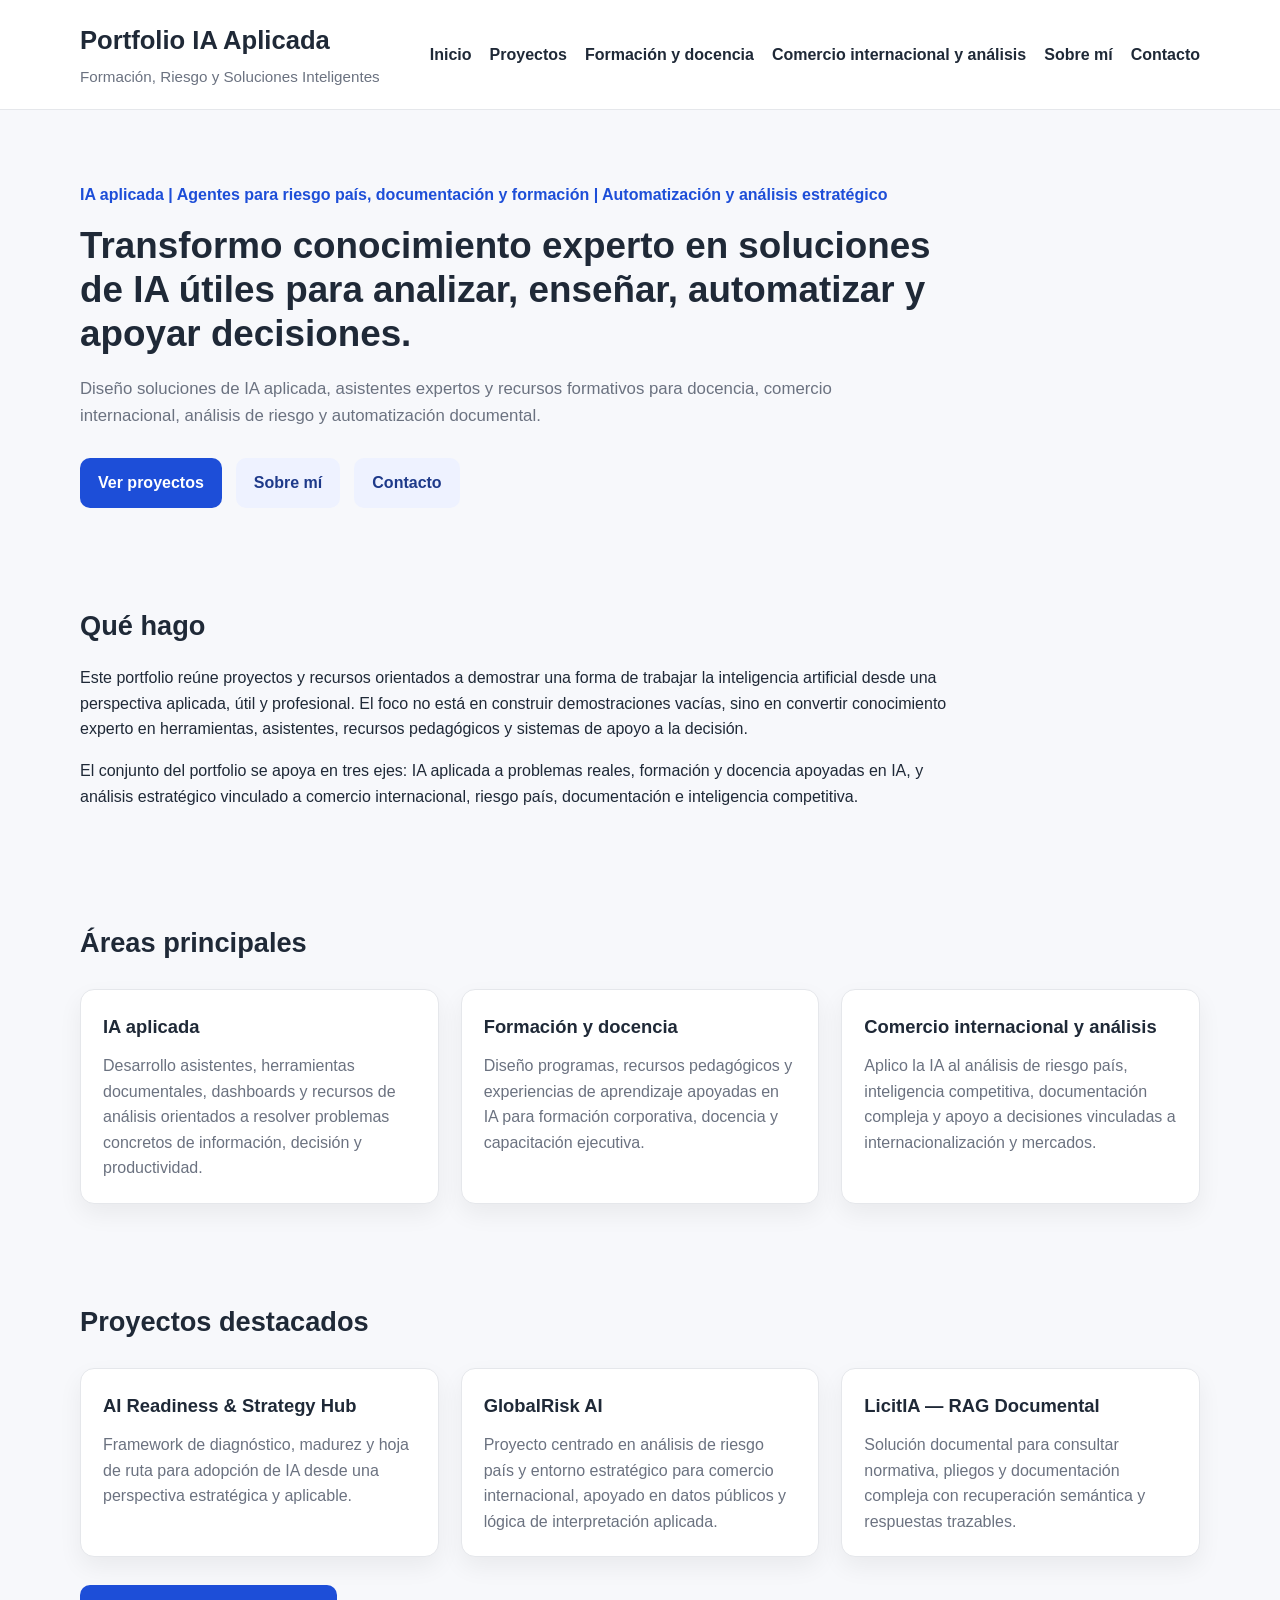
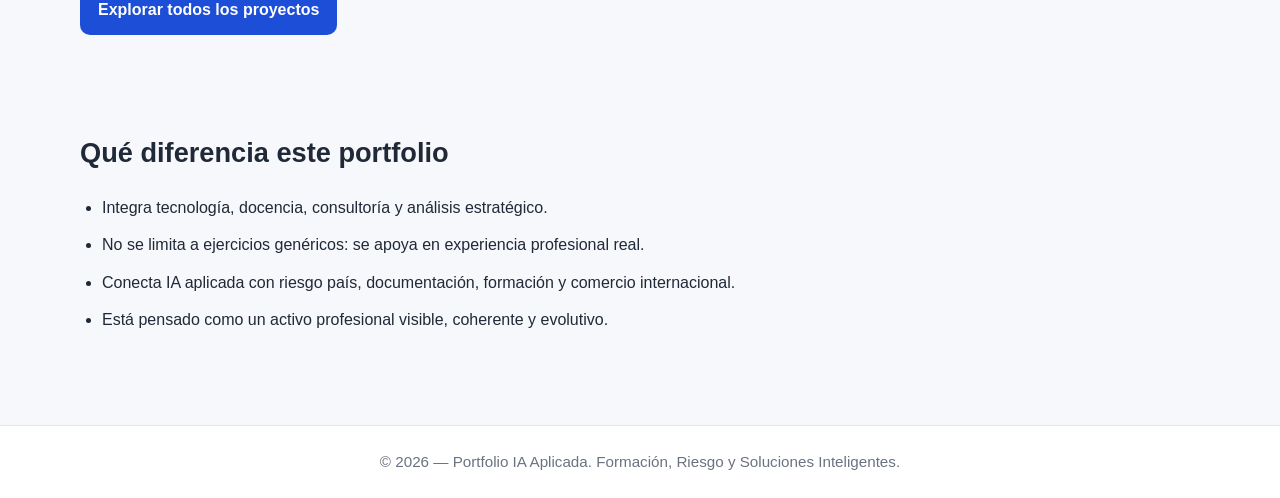
==== index.html @ 15f2c1be "Initial commit" ====
<!DOCTYPE html>
<html lang="es">
<head>
  <meta charset="UTF-8" />
  <meta name="viewport" content="width=device-width, initial-scale=1.0" />
  <title>Portfolio IA Aplicada — Formación, Riesgo y Soluciones Inteligentes</title>
  <meta name="description" content="Portfolio profesional de IA aplicada, formación, riesgo, documentación y análisis estratégico." />
  <link rel="stylesheet" href="assets/css/styles.css" />
</head>
<body>

  <header class="site-header">
    <div class="container">
      <div class="brand">
        <h1>Portfolio IA Aplicada</h1>
        <p class="brand-subtitle">Formación, Riesgo y Soluciones Inteligentes</p>
      </div>

      <nav class="main-nav">
        <ul>
          <li><a href="index.html">Inicio</a></li>
          <li><a href="proyectos.html">Proyectos</a></li>
          <li><a href="formacion-docencia.html">Formación y docencia</a></li>
          <li><a href="comercio-analisis.html">Comercio internacional y análisis</a></li>
          <li><a href="sobre-mi.html">Sobre mí</a></li>
          <li><a href="contacto.html">Contacto</a></li>
        </ul>
      </nav>
    </div>
  </header>

  <main>
    <section class="hero">
      <div class="container">
        <p class="eyebrow">IA aplicada | Agentes para riesgo país, documentación y formación | Automatización y análisis estratégico</p>
        <h2>Transformo conocimiento experto en soluciones de IA útiles para analizar, enseñar, automatizar y apoyar decisiones.</h2>
        <p class="hero-text">
          Diseño soluciones de IA aplicada, asistentes expertos y recursos formativos para docencia,
          comercio internacional, análisis de riesgo y automatización documental.
        </p>

        <div class="hero-actions">
          <a class="btn btn-primary" href="proyectos.html">Ver proyectos</a>
          <a class="btn btn-secondary" href="sobre-mi.html">Sobre mí</a>
          <a class="btn btn-secondary" href="contacto.html">Contacto</a>
        </div>
      </div>
    </section>

    <section class="intro">
      <div class="container">
        <h3>Qué hago</h3>
        <p>
          Este portfolio reúne proyectos y recursos orientados a demostrar una forma de trabajar la
          inteligencia artificial desde una perspectiva aplicada, útil y profesional. El foco no está
          en construir demostraciones vacías, sino en convertir conocimiento experto en herramientas,
          asistentes, recursos pedagógicos y sistemas de apoyo a la decisión.
        </p>
        <p>
          El conjunto del portfolio se apoya en tres ejes: IA aplicada a problemas reales, formación
          y docencia apoyadas en IA, y análisis estratégico vinculado a comercio internacional, riesgo
          país, documentación e inteligencia competitiva.
        </p>
      </div>
    </section>

    <section class="value-blocks">
      <div class="container">
        <h3>Áreas principales</h3>

        <div class="cards">
          <article class="card">
            <h4>IA aplicada</h4>
            <p>
              Desarrollo asistentes, herramientas documentales, dashboards y recursos de análisis
              orientados a resolver problemas concretos de información, decisión y productividad.
            </p>
          </article>

          <article class="card">
            <h4>Formación y docencia</h4>
            <p>
              Diseño programas, recursos pedagógicos y experiencias de aprendizaje apoyadas en IA para
              formación corporativa, docencia y capacitación ejecutiva.
            </p>
          </article>

          <article class="card">
            <h4>Comercio internacional y análisis</h4>
            <p>
              Aplico la IA al análisis de riesgo país, inteligencia competitiva, documentación compleja
              y apoyo a decisiones vinculadas a internacionalización y mercados.
            </p>
          </article>
        </div>
      </div>
    </section>

    <section class="featured-projects">
      <div class="container">
        <h3>Proyectos destacados</h3>

        <div class="cards">
          <article class="card">
            <h4>AI Readiness &amp; Strategy Hub</h4>
            <p>
              Framework de diagnóstico, madurez y hoja de ruta para adopción de IA desde una perspectiva
              estratégica y aplicable.
            </p>
          </article>

          <article class="card">
            <h4>GlobalRisk AI</h4>
            <p>
              Proyecto centrado en análisis de riesgo país y entorno estratégico para comercio internacional,
              apoyado en datos públicos y lógica de interpretación aplicada.
            </p>
          </article>

          <article class="card">
            <h4>LicitIA — RAG Documental</h4>
            <p>
              Solución documental para consultar normativa, pliegos y documentación compleja con recuperación
              semántica y respuestas trazables.
            </p>
          </article>
        </div>

        <div class="section-action">
          <a class="btn btn-primary" href="proyectos.html">Explorar todos los proyectos</a>
        </div>
      </div>
    </section>

    <section class="specialization">
      <div class="container">
        <h3>Qué diferencia este portfolio</h3>
        <ul class="feature-list">
          <li>Integra tecnología, docencia, consultoría y análisis estratégico.</li>
          <li>No se limita a ejercicios genéricos: se apoya en experiencia profesional real.</li>
          <li>Conecta IA aplicada con riesgo país, documentación, formación y comercio internacional.</li>
          <li>Está pensado como un activo profesional visible, coherente y evolutivo.</li>
        </ul>
      </div>
    </section>
  </main>

  <footer class="site-footer">
    <div class="container">
      <p>&copy; 2026 — Portfolio IA Aplicada. Formación, Riesgo y Soluciones Inteligentes.</p>
    </div>
  </footer>

  <script src="assets/js/main.js"></script>
</body>
</html>
---- assets/css/styles.css ----
* {
  box-sizing: border-box;
  margin: 0;
  padding: 0;
}

:root {
  --bg: #f7f8fb;
  --surface: #ffffff;
  --text: #1f2937;
  --muted: #6b7280;
  --primary: #1d4ed8;
  --primary-dark: #1e3a8a;
  --border: #e5e7eb;
  --shadow: 0 10px 25px rgba(0, 0, 0, 0.06);
  --radius: 14px;
  --max-width: 1120px;
}

body {
  font-family: Arial, Helvetica, sans-serif;
  background-color: var(--bg);
  color: var(--text);
  line-height: 1.6;
}

.container {
  width: min(92%, var(--max-width));
  margin: 0 auto;
}

.site-header {
  background: var(--surface);
  border-bottom: 1px solid var(--border);
  padding: 20px 0;
}

.site-header .container {
  display: flex;
  justify-content: space-between;
  align-items: center;
  gap: 24px;
  flex-wrap: wrap;
}

.brand h1 {
  font-size: 1.6rem;
  margin-bottom: 4px;
}

.brand-subtitle {
  color: var(--muted);
  font-size: 0.95rem;
}

.main-nav ul {
  display: flex;
  list-style: none;
  gap: 18px;
  flex-wrap: wrap;
}

.main-nav a {
  text-decoration: none;
  color: var(--text);
  font-weight: 600;
}

.main-nav a:hover {
  color: var(--primary);
}

.hero {
  padding: 72px 0 48px;
}

.eyebrow {
  color: var(--primary);
  font-weight: 700;
  margin-bottom: 16px;
}

.hero h2 {
  font-size: 2.3rem;
  line-height: 1.2;
  max-width: 900px;
  margin-bottom: 20px;
}

.hero-text {
  max-width: 800px;
  color: var(--muted);
  font-size: 1.05rem;
  margin-bottom: 28px;
}

.hero-actions {
  display: flex;
  gap: 14px;
  flex-wrap: wrap;
}

.btn {
  display: inline-block;
  text-decoration: none;
  padding: 12px 18px;
  border-radius: 10px;
  font-weight: 700;
  transition: 0.2s ease;
}

.btn-primary {
  background: var(--primary);
  color: #ffffff;
}

.btn-primary:hover {
  background: var(--primary-dark);
}

.btn-secondary {
  background: #eef2ff;
  color: var(--primary-dark);
}

.btn-secondary:hover {
  background: #dbeafe;
}

section {
  padding: 48px 0;
}

section h3 {
  font-size: 1.7rem;
  margin-bottom: 18px;
}

.intro p {
  margin-bottom: 16px;
  max-width: 900px;
  color: var(--text);
}

.cards {
  display: grid;
  grid-template-columns: repeat(3, 1fr);
  gap: 22px;
  margin-top: 24px;
}

.card {
  background: var(--surface);
  border: 1px solid var(--border);
  border-radius: var(--radius);
  padding: 22px;
  box-shadow: var(--shadow);
}

.card h4 {
  margin-bottom: 12px;
  font-size: 1.15rem;
}

.card p {
  color: var(--muted);
}

.section-action {
  margin-top: 28px;
}

.feature-list {
  margin-top: 20px;
  padding-left: 22px;
}

.feature-list li {
  margin-bottom: 12px;
}

.site-footer {
  border-top: 1px solid var(--border);
  background: var(--surface);
  padding: 24px 0;
  margin-top: 32px;
}

.site-footer p {
  color: var(--muted);
  text-align: center;
  font-size: 0.95rem;
}

@media (max-width: 900px) {
  .hero h2 {
    font-size: 1.9rem;
  }

  .cards {
    grid-template-columns: 1fr;
  }
}

@media (max-width: 640px) {
  .site-header .container {
    align-items: flex-start;
  }

  .main-nav ul {
    flex-direction: column;
    gap: 10px;
  }

  .hero {
    padding: 56px 0 32px;
  }

  .hero h2 {
    font-size: 1.6rem;
  }
}
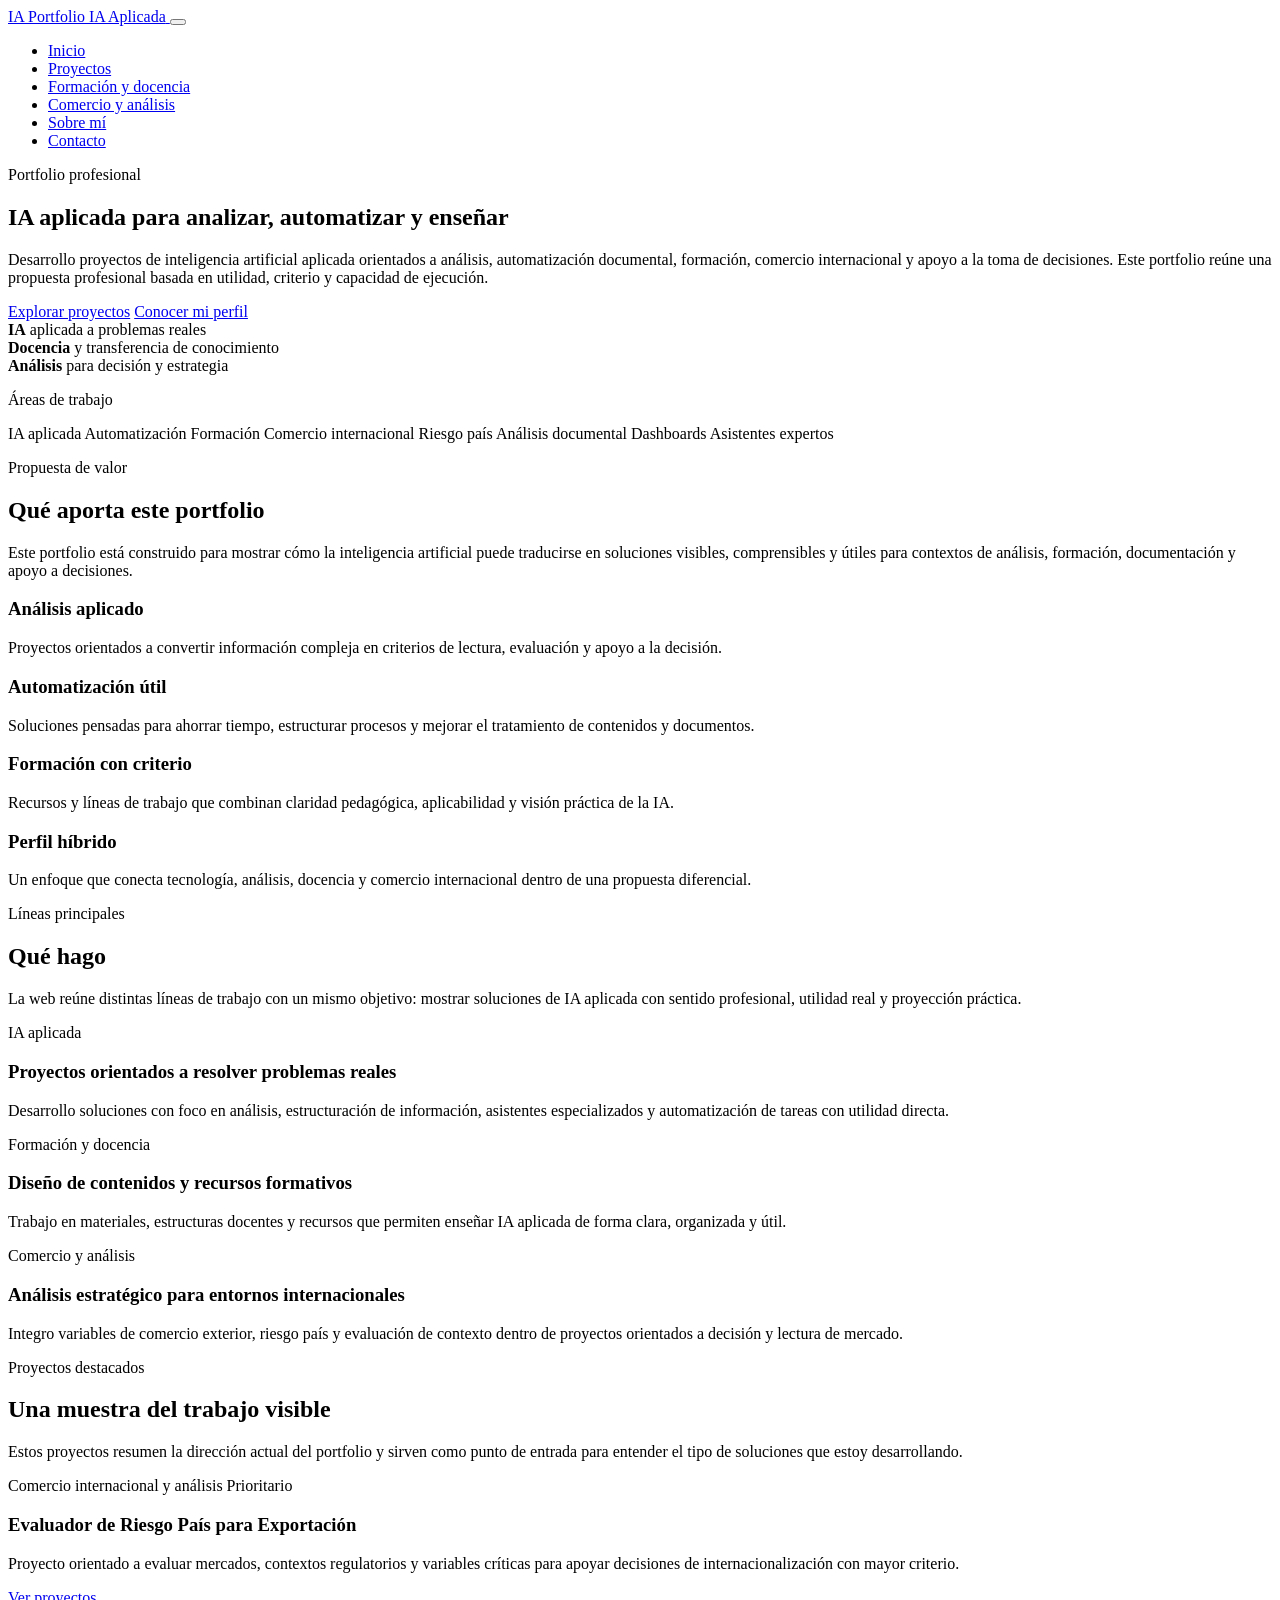
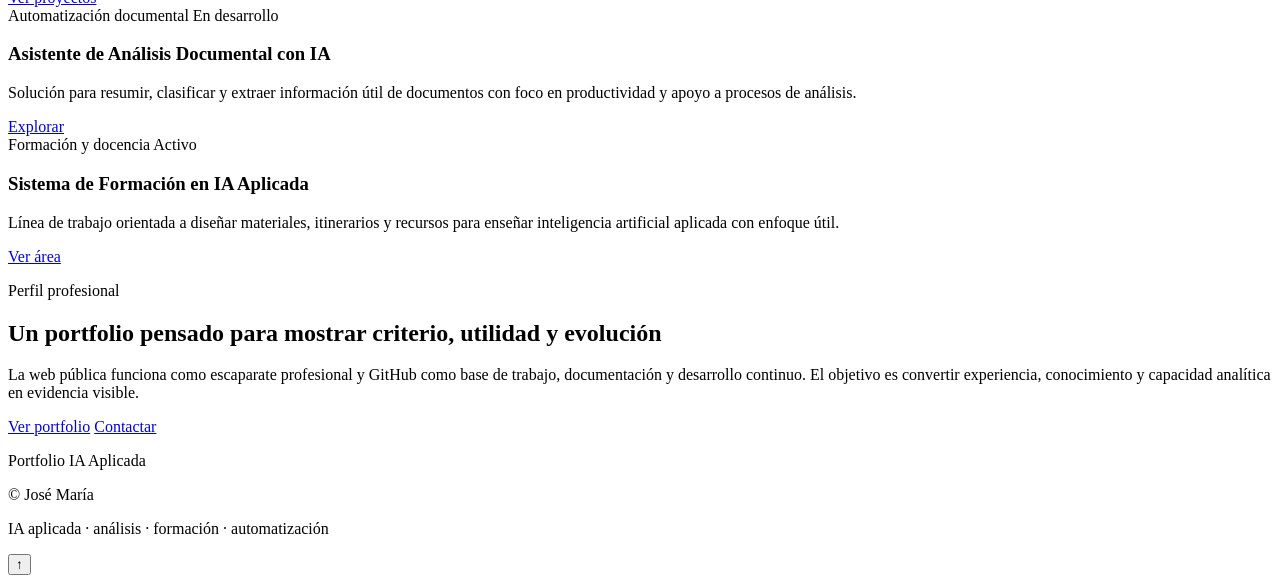
==== commit 6735a92c: "Update index.html" ====
--- a/index.html
+++ b/index.html
@@ -3,25 +3,37 @@
 <head>
   <meta charset="UTF-8" />
   <meta name="viewport" content="width=device-width, initial-scale=1.0" />
-  <title>Portfolio IA Aplicada — Formación, Riesgo y Soluciones Inteligentes</title>
-  <meta name="description" content="Portfolio profesional de IA aplicada, formación, riesgo, documentación y análisis estratégico." />
-  <link rel="stylesheet" href="assets/css/styles.css" />
+  <meta name="description" content="Portfolio de IA aplicada orientado a análisis, automatización, formación, comercio internacional y evaluación estratégica." />
+  <meta name="author" content="José María" />
+  <title>Inicio | Portfolio IA Aplicada</title>
+  <link rel="stylesheet" href="styles.css" />
 </head>
 <body>
-
-  <header class="site-header">
-    <div class="container">
-      <div class="brand">
-        <h1>Portfolio IA Aplicada</h1>
-        <p class="brand-subtitle">Formación, Riesgo y Soluciones Inteligentes</p>
-      </div>
-
-      <nav class="main-nav">
+  <header class="site-header" id="site-header">
+    <div class="container header-inner">
+      <a href="index.html" class="logo">
+        <span class="logo-mark">IA</span>
+        <span class="logo-text">Portfolio IA Aplicada</span>
+      </a>
+
+      <button
+        class="menu-toggle"
+        id="menu-toggle"
+        aria-label="Abrir menú"
+        aria-expanded="false"
+        aria-controls="main-nav"
+      >
+        <span></span>
+        <span></span>
+        <span></span>
+      </button>
+
+      <nav class="main-nav" id="main-nav">
         <ul>
-          <li><a href="index.html">Inicio</a></li>
+          <li><a href="index.html" class="active">Inicio</a></li>
           <li><a href="proyectos.html">Proyectos</a></li>
           <li><a href="formacion-docencia.html">Formación y docencia</a></li>
-          <li><a href="comercio-analisis.html">Comercio internacional y análisis</a></li>
+          <li><a href="comercio-analisis.html">Comercio y análisis</a></li>
           <li><a href="sobre-mi.html">Sobre mí</a></li>
           <li><a href="contacto.html">Contacto</a></li>
         </ul>
@@ -31,126 +43,248 @@
 
   <main>
     <section class="hero">
-      <div class="container">
-        <p class="eyebrow">IA aplicada | Agentes para riesgo país, documentación y formación | Automatización y análisis estratégico</p>
-        <h2>Transformo conocimiento experto en soluciones de IA útiles para analizar, enseñar, automatizar y apoyar decisiones.</h2>
-        <p class="hero-text">
-          Diseño soluciones de IA aplicada, asistentes expertos y recursos formativos para docencia,
-          comercio internacional, análisis de riesgo y automatización documental.
-        </p>
-
-        <div class="hero-actions">
-          <a class="btn btn-primary" href="proyectos.html">Ver proyectos</a>
-          <a class="btn btn-secondary" href="sobre-mi.html">Sobre mí</a>
-          <a class="btn btn-secondary" href="contacto.html">Contacto</a>
-        </div>
-      </div>
-    </section>
-
-    <section class="intro">
-      <div class="container">
-        <h3>Qué hago</h3>
-        <p>
-          Este portfolio reúne proyectos y recursos orientados a demostrar una forma de trabajar la
-          inteligencia artificial desde una perspectiva aplicada, útil y profesional. El foco no está
-          en construir demostraciones vacías, sino en convertir conocimiento experto en herramientas,
-          asistentes, recursos pedagógicos y sistemas de apoyo a la decisión.
-        </p>
-        <p>
-          El conjunto del portfolio se apoya en tres ejes: IA aplicada a problemas reales, formación
-          y docencia apoyadas en IA, y análisis estratégico vinculado a comercio internacional, riesgo
-          país, documentación e inteligencia competitiva.
-        </p>
-      </div>
-    </section>
-
-    <section class="value-blocks">
-      <div class="container">
-        <h3>Áreas principales</h3>
-
-        <div class="cards">
-          <article class="card">
-            <h4>IA aplicada</h4>
-            <p>
-              Desarrollo asistentes, herramientas documentales, dashboards y recursos de análisis
-              orientados a resolver problemas concretos de información, decisión y productividad.
-            </p>
-          </article>
-
-          <article class="card">
-            <h4>Formación y docencia</h4>
-            <p>
-              Diseño programas, recursos pedagógicos y experiencias de aprendizaje apoyadas en IA para
-              formación corporativa, docencia y capacitación ejecutiva.
-            </p>
-          </article>
-
-          <article class="card">
-            <h4>Comercio internacional y análisis</h4>
-            <p>
-              Aplico la IA al análisis de riesgo país, inteligencia competitiva, documentación compleja
-              y apoyo a decisiones vinculadas a internacionalización y mercados.
-            </p>
-          </article>
-        </div>
-      </div>
-    </section>
-
-    <section class="featured-projects">
-      <div class="container">
-        <h3>Proyectos destacados</h3>
-
-        <div class="cards">
-          <article class="card">
-            <h4>AI Readiness &amp; Strategy Hub</h4>
-            <p>
-              Framework de diagnóstico, madurez y hoja de ruta para adopción de IA desde una perspectiva
-              estratégica y aplicable.
-            </p>
-          </article>
-
-          <article class="card">
-            <h4>GlobalRisk AI</h4>
-            <p>
-              Proyecto centrado en análisis de riesgo país y entorno estratégico para comercio internacional,
-              apoyado en datos públicos y lógica de interpretación aplicada.
-            </p>
-          </article>
-
-          <article class="card">
-            <h4>LicitIA — RAG Documental</h4>
-            <p>
-              Solución documental para consultar normativa, pliegos y documentación compleja con recuperación
-              semántica y respuestas trazables.
-            </p>
-          </article>
-        </div>
-
-        <div class="section-action">
-          <a class="btn btn-primary" href="proyectos.html">Explorar todos los proyectos</a>
-        </div>
-      </div>
-    </section>
-
-    <section class="specialization">
-      <div class="container">
-        <h3>Qué diferencia este portfolio</h3>
-        <ul class="feature-list">
-          <li>Integra tecnología, docencia, consultoría y análisis estratégico.</li>
-          <li>No se limita a ejercicios genéricos: se apoya en experiencia profesional real.</li>
-          <li>Conecta IA aplicada con riesgo país, documentación, formación y comercio internacional.</li>
-          <li>Está pensado como un activo profesional visible, coherente y evolutivo.</li>
-        </ul>
+      <div class="container hero-grid">
+        <div class="hero-copy reveal">
+          <p class="eyebrow">Portfolio profesional</p>
+          <h1>IA aplicada para analizar, automatizar y enseñar</h1>
+          <p class="lead">
+            Desarrollo proyectos de inteligencia artificial aplicada orientados a análisis,
+            automatización documental, formación, comercio internacional y apoyo a la toma
+            de decisiones. Este portfolio reúne una propuesta profesional basada en utilidad,
+            criterio y capacidad de ejecución.
+          </p>
+
+          <div class="hero-actions">
+            <a href="proyectos.html" class="btn btn-primary">Explorar proyectos</a>
+            <a href="sobre-mi.html" class="btn btn-secondary">Conocer mi perfil</a>
+          </div>
+
+          <div class="hero-metrics">
+            <div class="metric-card">
+              <strong>IA</strong>
+              <span>aplicada a problemas reales</span>
+            </div>
+            <div class="metric-card">
+              <strong>Docencia</strong>
+              <span>y transferencia de conocimiento</span>
+            </div>
+            <div class="metric-card">
+              <strong>Análisis</strong>
+              <span>para decisión y estrategia</span>
+            </div>
+          </div>
+        </div>
+
+        <div class="hero-panel reveal">
+          <div class="glass-card">
+            <p class="mini-title">Áreas de trabajo</p>
+            <div class="tag-list">
+              <span class="tag">IA aplicada</span>
+              <span class="tag">Automatización</span>
+              <span class="tag">Formación</span>
+              <span class="tag">Comercio internacional</span>
+              <span class="tag">Riesgo país</span>
+              <span class="tag">Análisis documental</span>
+              <span class="tag">Dashboards</span>
+              <span class="tag">Asistentes expertos</span>
+            </div>
+          </div>
+        </div>
+      </div>
+    </section>
+
+    <section class="section reveal">
+      <div class="container">
+        <div class="section-heading">
+          <p class="section-kicker">Propuesta de valor</p>
+          <h2>Qué aporta este portfolio</h2>
+          <p>
+            Este portfolio está construido para mostrar cómo la inteligencia artificial puede
+            traducirse en soluciones visibles, comprensibles y útiles para contextos de análisis,
+            formación, documentación y apoyo a decisiones.
+          </p>
+        </div>
+
+        <div class="info-grid">
+          <article class="info-card">
+            <h3>Análisis aplicado</h3>
+            <p>
+              Proyectos orientados a convertir información compleja en criterios de lectura,
+              evaluación y apoyo a la decisión.
+            </p>
+          </article>
+
+          <article class="info-card">
+            <h3>Automatización útil</h3>
+            <p>
+              Soluciones pensadas para ahorrar tiempo, estructurar procesos y mejorar el
+              tratamiento de contenidos y documentos.
+            </p>
+          </article>
+
+          <article class="info-card">
+            <h3>Formación con criterio</h3>
+            <p>
+              Recursos y líneas de trabajo que combinan claridad pedagógica, aplicabilidad y
+              visión práctica de la IA.
+            </p>
+          </article>
+
+          <article class="info-card">
+            <h3>Perfil híbrido</h3>
+            <p>
+              Un enfoque que conecta tecnología, análisis, docencia y comercio internacional
+              dentro de una propuesta diferencial.
+            </p>
+          </article>
+        </div>
+      </div>
+    </section>
+
+    <section class="section section-soft reveal">
+      <div class="container">
+        <div class="section-heading">
+          <p class="section-kicker">Líneas principales</p>
+          <h2>Qué hago</h2>
+          <p>
+            La web reúne distintas líneas de trabajo con un mismo objetivo: mostrar soluciones
+            de IA aplicada con sentido profesional, utilidad real y proyección práctica.
+          </p>
+        </div>
+
+        <div class="projects-grid">
+          <article class="project-card compact">
+            <div class="project-top">
+              <span class="project-area">IA aplicada</span>
+            </div>
+            <h3>Proyectos orientados a resolver problemas reales</h3>
+            <p class="project-text">
+              Desarrollo soluciones con foco en análisis, estructuración de información,
+              asistentes especializados y automatización de tareas con utilidad directa.
+            </p>
+          </article>
+
+          <article class="project-card compact">
+            <div class="project-top">
+              <span class="project-area">Formación y docencia</span>
+            </div>
+            <h3>Diseño de contenidos y recursos formativos</h3>
+            <p class="project-text">
+              Trabajo en materiales, estructuras docentes y recursos que permiten enseñar IA
+              aplicada de forma clara, organizada y útil.
+            </p>
+          </article>
+
+          <article class="project-card compact">
+            <div class="project-top">
+              <span class="project-area">Comercio y análisis</span>
+            </div>
+            <h3>Análisis estratégico para entornos internacionales</h3>
+            <p class="project-text">
+              Integro variables de comercio exterior, riesgo país y evaluación de contexto
+              dentro de proyectos orientados a decisión y lectura de mercado.
+            </p>
+          </article>
+        </div>
+      </div>
+    </section>
+
+    <section class="section reveal">
+      <div class="container">
+        <div class="section-heading">
+          <p class="section-kicker">Proyectos destacados</p>
+          <h2>Una muestra del trabajo visible</h2>
+          <p>
+            Estos proyectos resumen la dirección actual del portfolio y sirven como punto de
+            entrada para entender el tipo de soluciones que estoy desarrollando.
+          </p>
+        </div>
+
+        <div class="projects-grid">
+          <article class="project-card featured">
+            <div class="project-top">
+              <span class="project-area">Comercio internacional y análisis</span>
+              <span class="project-status status-dev">Prioritario</span>
+            </div>
+            <h3>Evaluador de Riesgo País para Exportación</h3>
+            <p class="project-text">
+              Proyecto orientado a evaluar mercados, contextos regulatorios y variables críticas
+              para apoyar decisiones de internacionalización con mayor criterio.
+            </p>
+            <div class="project-actions">
+              <a href="proyectos.html" class="btn btn-primary">Ver proyectos</a>
+            </div>
+          </article>
+
+          <article class="project-card">
+            <div class="project-top">
+              <span class="project-area">Automatización documental</span>
+              <span class="project-status status-dev">En desarrollo</span>
+            </div>
+            <h3>Asistente de Análisis Documental con IA</h3>
+            <p class="project-text">
+              Solución para resumir, clasificar y extraer información útil de documentos con
+              foco en productividad y apoyo a procesos de análisis.
+            </p>
+            <div class="project-actions">
+              <a href="proyectos.html" class="btn btn-outline">Explorar</a>
+            </div>
+          </article>
+
+          <article class="project-card">
+            <div class="project-top">
+              <span class="project-area">Formación y docencia</span>
+              <span class="project-status status-live">Activo</span>
+            </div>
+            <h3>Sistema de Formación en IA Aplicada</h3>
+            <p class="project-text">
+              Línea de trabajo orientada a diseñar materiales, itinerarios y recursos para
+              enseñar inteligencia artificial aplicada con enfoque útil.
+            </p>
+            <div class="project-actions">
+              <a href="formacion-docencia.html" class="btn btn-outline">Ver área</a>
+            </div>
+          </article>
+        </div>
+      </div>
+    </section>
+
+    <section class="section section-soft reveal">
+      <div class="container">
+        <div class="cta-box">
+          <div class="cta-copy">
+            <p class="section-kicker">Perfil profesional</p>
+            <h2>Un portfolio pensado para mostrar criterio, utilidad y evolución</h2>
+            <p>
+              La web pública funciona como escaparate profesional y GitHub como base de trabajo,
+              documentación y desarrollo continuo. El objetivo es convertir experiencia,
+              conocimiento y capacidad analítica en evidencia visible.
+            </p>
+          </div>
+
+          <div class="cta-actions">
+            <a href="proyectos.html" class="btn btn-primary">Ver portfolio</a>
+            <a href="contacto.html" class="btn btn-secondary">Contactar</a>
+          </div>
+        </div>
       </div>
     </section>
   </main>
 
   <footer class="site-footer">
-    <div class="container">
-      <p>&copy; 2026 — Portfolio IA Aplicada. Formación, Riesgo y Soluciones Inteligentes.</p>
+    <div class="container footer-inner">
+      <div>
+        <p class="footer-brand">Portfolio IA Aplicada</p>
+        <p>&copy; <span id="current-year"></span> José María</p>
+      </div>
+      <div>
+        <p>IA aplicada · análisis · formación · automatización</p>
+      </div>
     </div>
   </footer>
 
-  <script src="assets/js/main.js"></script>
+  <button id="back-to-top" aria-label="Volver arriba">↑</button>
+
+  <script src="main.js"></script>
 </body>
 </html>
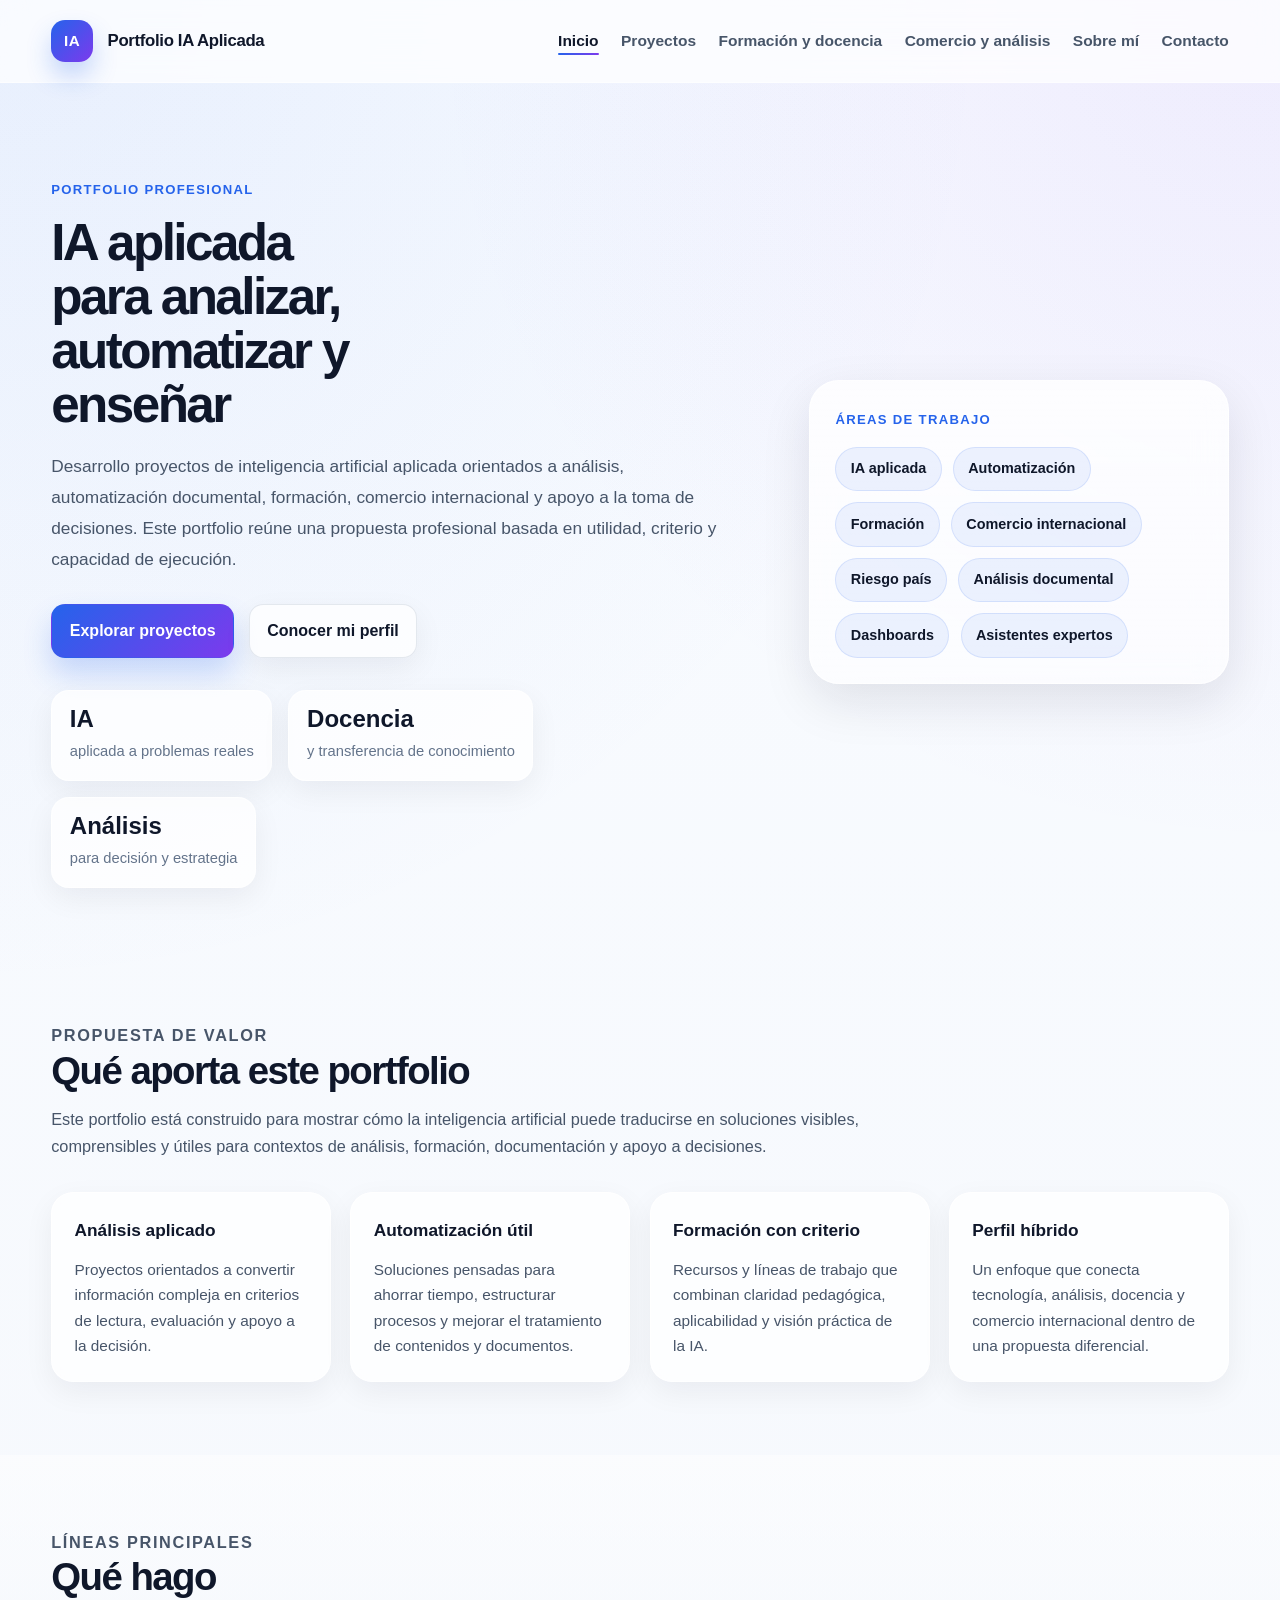
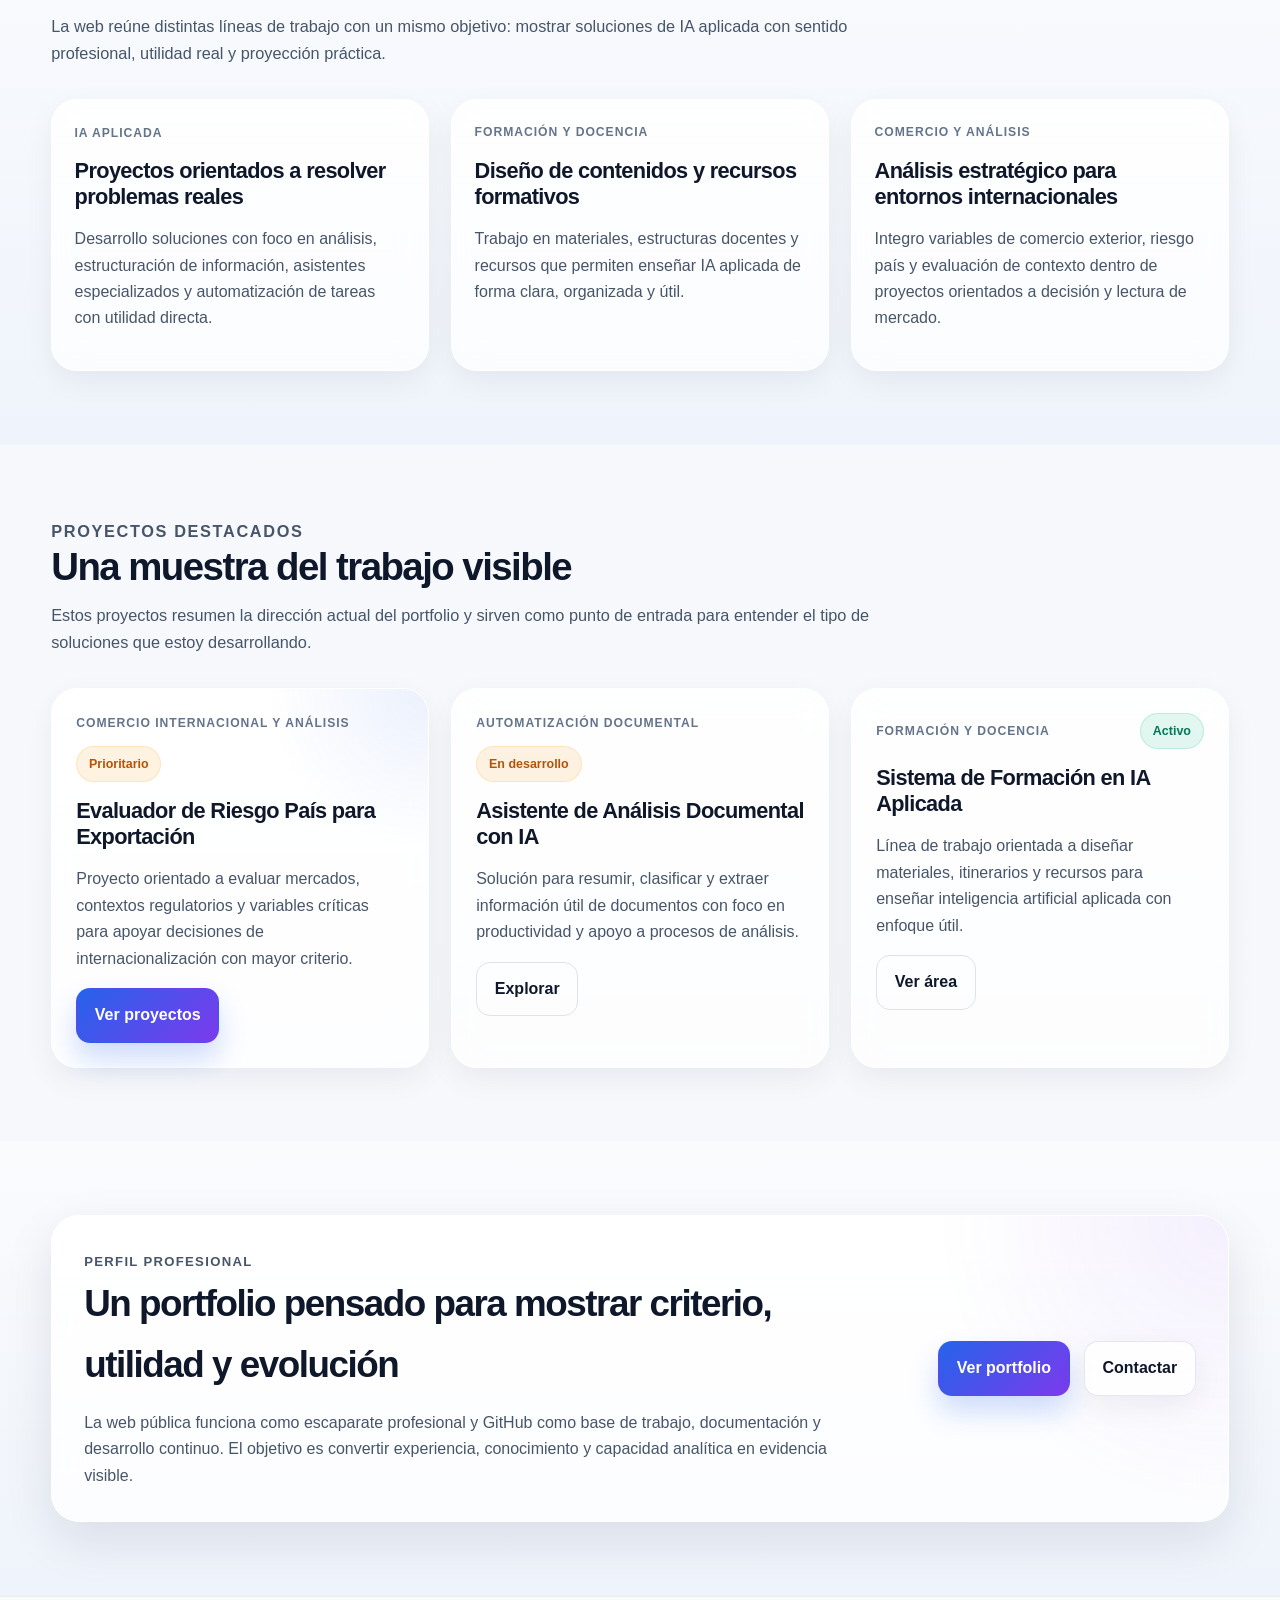
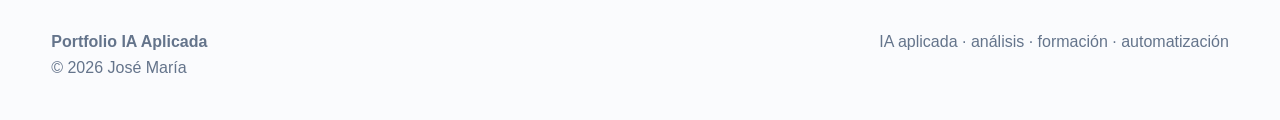
==== commit 9c29ee69: "update assest" ====
--- a/index.html
+++ b/index.html
@@ -6,7 +6,7 @@
   <meta name="description" content="Portfolio de IA aplicada orientado a análisis, automatización, formación, comercio internacional y evaluación estratégica." />
   <meta name="author" content="José María" />
   <title>Inicio | Portfolio IA Aplicada</title>
-  <link rel="stylesheet" href="styles.css" />
+  <link rel="stylesheet" href="assets/css/styles.css" />
 </head>
 <body>
   <header class="site-header" id="site-header">
@@ -285,6 +285,6 @@
 
   <button id="back-to-top" aria-label="Volver arriba">↑</button>
 
-  <script src="main.js"></script>
+  <script src="assets/js/main.js"></script>
 </body>
 </html>
--- a/assets/css/styles.css
+++ b/assets/css/styles.css
@@ -0,0 +1,724 @@
+:root {
+  --bg: #f5f7fb;
+  --surface: rgba(255, 255, 255, 0.72);
+  --surface-solid: #ffffff;
+  --surface-soft: #eef3fb;
+  --text: #0f172a;
+  --muted: #475569;
+  --muted-2: #64748b;
+  --border: rgba(148, 163, 184, 0.22);
+  --primary: #2563eb;
+  --primary-dark: #1d4ed8;
+  --accent: #7c3aed;
+  --shadow-sm: 0 10px 30px rgba(15, 23, 42, 0.06);
+  --shadow-md: 0 18px 50px rgba(15, 23, 42, 0.1);
+  --shadow-lg: 0 30px 70px rgba(15, 23, 42, 0.14);
+  --radius-sm: 14px;
+  --radius-md: 22px;
+  --radius-lg: 30px;
+  --container: 1180px;
+  --transition: 0.28s ease;
+}
+
+*,
+*::before,
+*::after {
+  box-sizing: border-box;
+}
+
+html {
+  scroll-behavior: smooth;
+}
+
+body {
+  margin: 0;
+  font-family: Inter, Arial, Helvetica, sans-serif;
+  color: var(--text);
+  background:
+    radial-gradient(circle at top left, rgba(37, 99, 235, 0.08), transparent 28%),
+    radial-gradient(circle at top right, rgba(124, 58, 237, 0.08), transparent 24%),
+    linear-gradient(180deg, #f8fbff 0%, #f5f7fb 100%);
+  line-height: 1.65;
+}
+
+img {
+  max-width: 100%;
+  display: block;
+}
+
+a {
+  color: inherit;
+  text-decoration: none;
+}
+
+button,
+input,
+textarea,
+select {
+  font: inherit;
+}
+
+.container {
+  width: min(var(--container), 92%);
+  margin: 0 auto;
+}
+
+/* HEADER */
+
+.site-header {
+  position: sticky;
+  top: 0;
+  z-index: 1000;
+  backdrop-filter: blur(16px);
+  background: rgba(255, 255, 255, 0.72);
+  border-bottom: 1px solid rgba(255, 255, 255, 0.55);
+  transition: box-shadow var(--transition), background var(--transition);
+}
+
+.site-header.scrolled {
+  box-shadow: var(--shadow-sm);
+  background: rgba(255, 255, 255, 0.88);
+}
+
+.header-inner {
+  display: flex;
+  align-items: center;
+  justify-content: space-between;
+  min-height: 82px;
+  gap: 1.5rem;
+}
+
+.logo {
+  display: inline-flex;
+  align-items: center;
+  gap: 0.9rem;
+  font-weight: 800;
+  color: var(--text);
+}
+
+.logo-mark {
+  width: 42px;
+  height: 42px;
+  display: inline-flex;
+  align-items: center;
+  justify-content: center;
+  border-radius: 14px;
+  color: #ffffff;
+  background: linear-gradient(135deg, var(--primary), var(--accent));
+  box-shadow: 0 14px 24px rgba(37, 99, 235, 0.25);
+  font-size: 0.95rem;
+  letter-spacing: 0.04em;
+}
+
+.logo-text {
+  font-size: 1.05rem;
+  letter-spacing: -0.02em;
+}
+
+.main-nav ul {
+  display: flex;
+  align-items: center;
+  gap: 1.4rem;
+  list-style: none;
+  margin: 0;
+  padding: 0;
+}
+
+.main-nav a {
+  position: relative;
+  color: var(--muted);
+  font-weight: 600;
+  font-size: 0.97rem;
+  transition: color var(--transition);
+}
+
+.main-nav a:hover,
+.main-nav a.active {
+  color: var(--text);
+}
+
+.main-nav a.active::after,
+.main-nav a:hover::after {
+  content: "";
+  position: absolute;
+  left: 0;
+  bottom: -0.4rem;
+  width: 100%;
+  height: 2px;
+  border-radius: 999px;
+  background: linear-gradient(90deg, var(--primary), var(--accent));
+}
+
+.menu-toggle {
+  display: none;
+  width: 48px;
+  height: 48px;
+  border: 1px solid var(--border);
+  background: rgba(255, 255, 255, 0.72);
+  border-radius: 14px;
+  cursor: pointer;
+  padding: 0;
+  align-items: center;
+  justify-content: center;
+  flex-direction: column;
+  gap: 5px;
+  box-shadow: var(--shadow-sm);
+}
+
+.menu-toggle span {
+  width: 20px;
+  height: 2px;
+  background: var(--text);
+  border-radius: 999px;
+  transition: transform var(--transition), opacity var(--transition);
+}
+
+.menu-toggle.active span:nth-child(1) {
+  transform: translateY(7px) rotate(45deg);
+}
+
+.menu-toggle.active span:nth-child(2) {
+  opacity: 0;
+}
+
+.menu-toggle.active span:nth-child(3) {
+  transform: translateY(-7px) rotate(-45deg);
+}
+
+/* HERO */
+
+.hero {
+  padding: 5.8rem 0 3.8rem;
+}
+
+.hero-grid {
+  display: grid;
+  grid-template-columns: 1.35fr 0.95fr;
+  gap: 2rem;
+  align-items: center;
+}
+
+.eyebrow,
+.section-kicker,
+.mini-title {
+  display: inline-block;
+  margin: 0 0 1rem;
+  font-size: 0.82rem;
+  font-weight: 800;
+  letter-spacing: 0.1em;
+  text-transform: uppercase;
+  color: var(--primary);
+}
+
+.hero h1 {
+  margin: 0 0 1.2rem;
+  font-size: clamp(2.4rem, 4vw, 4.3rem);
+  line-height: 1.05;
+  letter-spacing: -0.05em;
+  color: var(--text);
+  max-width: 12ch;
+}
+
+.lead {
+  max-width: 760px;
+  margin-bottom: 1.8rem;
+  color: var(--muted);
+  font-size: 1.08rem;
+  line-height: 1.8;
+}
+
+.hero-actions,
+.cta-actions,
+.project-actions {
+  display: flex;
+  flex-wrap: wrap;
+  gap: 0.9rem;
+}
+
+.hero-metrics {
+  display: flex;
+  flex-wrap: wrap;
+  gap: 1rem;
+  margin-top: 2rem;
+}
+
+.metric-card {
+  min-width: 150px;
+  padding: 1rem 1.1rem;
+  border-radius: 18px;
+  background: rgba(255, 255, 255, 0.74);
+  border: 1px solid rgba(255, 255, 255, 0.7);
+  box-shadow: var(--shadow-sm);
+}
+
+.metric-card strong {
+  display: block;
+  font-size: 1.5rem;
+  color: var(--text);
+  line-height: 1;
+  margin-bottom: 0.4rem;
+}
+
+.metric-card span {
+  color: var(--muted-2);
+  font-size: 0.92rem;
+}
+
+.hero-panel {
+  display: flex;
+  justify-content: flex-end;
+}
+
+.glass-card {
+  width: 100%;
+  max-width: 420px;
+  padding: 1.6rem;
+  border-radius: var(--radius-lg);
+  background: linear-gradient(180deg, rgba(255,255,255,0.8), rgba(255,255,255,0.62));
+  border: 1px solid rgba(255,255,255,0.72);
+  box-shadow: var(--shadow-md);
+  backdrop-filter: blur(16px);
+}
+
+/* SECCIONES */
+
+.section {
+  padding: 4.6rem 0;
+}
+
+.section-soft {
+  background:
+    linear-gradient(180deg, rgba(255,255,255,0.48), rgba(238,243,251,0.9));
+}
+
+.section-heading {
+  max-width: 820px;
+  margin-bottom: 2rem;
+}
+
+.section-heading h2 {
+  margin: 0 0 0.9rem;
+  font-size: clamp(1.8rem, 3vw, 2.8rem);
+  line-height: 1.1;
+  letter-spacing: -0.04em;
+}
+
+.section-heading p {
+  margin: 0;
+  color: var(--muted);
+  font-size: 1.02rem;
+}
+
+/* TARJETAS INFORMATIVAS */
+
+.info-grid {
+  display: grid;
+  grid-template-columns: repeat(4, minmax(0, 1fr));
+  gap: 1.2rem;
+}
+
+.info-card {
+  padding: 1.4rem;
+  background: var(--surface);
+  border: 1px solid rgba(255,255,255,0.75);
+  border-radius: 22px;
+  backdrop-filter: blur(12px);
+  box-shadow: var(--shadow-sm);
+}
+
+.info-card h3 {
+  margin: 0 0 0.8rem;
+  font-size: 1.08rem;
+}
+
+.info-card p {
+  margin: 0;
+  color: var(--muted);
+  font-size: 0.96rem;
+}
+
+/* TAGS */
+
+.tag-list {
+  display: flex;
+  flex-wrap: wrap;
+  gap: 0.7rem;
+}
+
+.tag {
+  display: inline-flex;
+  align-items: center;
+  min-height: 38px;
+  padding: 0.58rem 0.9rem;
+  border-radius: 999px;
+  color: var(--text);
+  background: rgba(37, 99, 235, 0.08);
+  border: 1px solid rgba(37, 99, 235, 0.12);
+  font-size: 0.9rem;
+  font-weight: 700;
+}
+
+/* PROYECTOS */
+
+.projects-grid {
+  display: grid;
+  grid-template-columns: repeat(3, minmax(0, 1fr));
+  gap: 1.4rem;
+}
+
+.project-card {
+  position: relative;
+  display: flex;
+  flex-direction: column;
+  min-height: 100%;
+  padding: 1.5rem;
+  border-radius: 26px;
+  background: linear-gradient(180deg, rgba(255,255,255,0.88), rgba(255,255,255,0.72));
+  border: 1px solid rgba(255,255,255,0.8);
+  box-shadow: var(--shadow-sm);
+  backdrop-filter: blur(14px);
+  transition: transform var(--transition), box-shadow var(--transition), border-color var(--transition);
+}
+
+.project-card:hover {
+  transform: translateY(-6px);
+  box-shadow: var(--shadow-lg);
+  border-color: rgba(37, 99, 235, 0.18);
+}
+
+.project-card.featured {
+  background:
+    radial-gradient(circle at top right, rgba(37, 99, 235, 0.09), transparent 30%),
+    linear-gradient(180deg, rgba(255,255,255,0.95), rgba(255,255,255,0.78));
+}
+
+.project-card.compact {
+  padding: 1.4rem;
+}
+
+.project-top {
+  display: flex;
+  flex-wrap: wrap;
+  justify-content: space-between;
+  gap: 0.8rem;
+  align-items: center;
+  margin-bottom: 1rem;
+}
+
+.project-area {
+  display: inline-flex;
+  align-items: center;
+  font-size: 0.76rem;
+  font-weight: 800;
+  text-transform: uppercase;
+  letter-spacing: 0.08em;
+  color: var(--muted-2);
+}
+
+.project-status {
+  display: inline-flex;
+  align-items: center;
+  min-height: 34px;
+  padding: 0.42rem 0.74rem;
+  border-radius: 999px;
+  font-size: 0.78rem;
+  font-weight: 800;
+  white-space: nowrap;
+}
+
+.status-dev {
+  color: #b45309;
+  background: rgba(245, 158, 11, 0.12);
+  border: 1px solid rgba(245, 158, 11, 0.18);
+}
+
+.status-live {
+  color: #047857;
+  background: rgba(16, 185, 129, 0.12);
+  border: 1px solid rgba(16, 185, 129, 0.18);
+}
+
+.status-plan {
+  color: var(--primary-dark);
+  background: rgba(37, 99, 235, 0.1);
+  border: 1px solid rgba(37, 99, 235, 0.16);
+}
+
+.project-card h3 {
+  margin: 0 0 1rem;
+  font-size: 1.36rem;
+  line-height: 1.2;
+  letter-spacing: -0.03em;
+}
+
+.project-text {
+  margin: 0 0 1rem;
+  color: var(--muted);
+}
+
+.project-points {
+  margin: 0 0 1.2rem;
+  padding-left: 1.1rem;
+  color: var(--text);
+}
+
+.project-points li {
+  margin-bottom: 0.62rem;
+  color: var(--muted);
+}
+
+.project-points strong {
+  color: var(--text);
+}
+
+.project-meta {
+  display: flex;
+  flex-wrap: wrap;
+  gap: 0.65rem;
+  margin-top: auto;
+  margin-bottom: 1.3rem;
+}
+
+.project-meta span {
+  display: inline-flex;
+  align-items: center;
+  min-height: 34px;
+  padding: 0.45rem 0.7rem;
+  border-radius: 12px;
+  background: rgba(15, 23, 42, 0.05);
+  color: var(--muted);
+  font-size: 0.85rem;
+  font-weight: 700;
+}
+
+/* BOTONES */
+
+.btn {
+  display: inline-flex;
+  align-items: center;
+  justify-content: center;
+  min-height: 48px;
+  padding: 0.82rem 1.1rem;
+  border-radius: 14px;
+  border: 1px solid transparent;
+  font-weight: 800;
+  transition: transform var(--transition), background var(--transition), border-color var(--transition), box-shadow var(--transition);
+  cursor: pointer;
+}
+
+.btn:hover {
+  transform: translateY(-2px);
+}
+
+.btn-primary {
+  color: #ffffff;
+  background: linear-gradient(135deg, var(--primary), var(--accent));
+  box-shadow: 0 16px 28px rgba(37, 99, 235, 0.22);
+}
+
+.btn-primary:hover {
+  box-shadow: 0 20px 34px rgba(37, 99, 235, 0.28);
+}
+
+.btn-secondary {
+  color: var(--text);
+  background: rgba(255, 255, 255, 0.74);
+  border-color: rgba(148, 163, 184, 0.24);
+  box-shadow: var(--shadow-sm);
+}
+
+.btn-outline {
+  color: var(--text);
+  background: transparent;
+  border-color: rgba(148, 163, 184, 0.3);
+}
+
+/* CTA */
+
+.cta-box {
+  display: flex;
+  align-items: center;
+  justify-content: space-between;
+  gap: 1.5rem;
+  padding: 2rem;
+  border-radius: 28px;
+  background:
+    radial-gradient(circle at top right, rgba(124, 58, 237, 0.08), transparent 24%),
+    linear-gradient(180deg, rgba(255,255,255,0.92), rgba(255,255,255,0.78));
+  border: 1px solid rgba(255,255,255,0.85);
+  box-shadow: var(--shadow-md);
+  backdrop-filter: blur(16px);
+}
+
+.cta-copy {
+  max-width: 760px;
+}
+
+.cta-copy h2 {
+  margin: 0 0 0.9rem;
+  font-size: clamp(1.6rem, 3vw, 2.3rem);
+  letter-spacing: -0.04em;
+}
+
+.cta-copy p {
+  margin: 0;
+  color: var(--muted);
+}
+
+/* FOOTER */
+
+.site-footer {
+  padding: 2rem 0 2.4rem;
+  border-top: 1px solid rgba(148, 163, 184, 0.16);
+  background: rgba(255, 255, 255, 0.42);
+}
+
+.footer-inner {
+  display: flex;
+  justify-content: space-between;
+  gap: 1rem;
+  flex-wrap: wrap;
+}
+
+.footer-brand {
+  font-weight: 800;
+  color: var(--text);
+  margin-bottom: 0.35rem;
+}
+
+.site-footer p {
+  margin: 0;
+  color: var(--muted-2);
+}
+
+/* REVEAL */
+
+.reveal {
+  opacity: 0;
+  transform: translateY(22px);
+  transition: opacity 0.7s ease, transform 0.7s ease;
+}
+
+.reveal.visible {
+  opacity: 1;
+  transform: translateY(0);
+}
+
+/* BACK TO TOP */
+
+#back-to-top {
+  position: fixed;
+  right: 1.1rem;
+  bottom: 1.1rem;
+  width: 50px;
+  height: 50px;
+  border: 0;
+  border-radius: 16px;
+  background: linear-gradient(135deg, var(--primary), var(--accent));
+  color: #ffffff;
+  font-size: 1.15rem;
+  cursor: pointer;
+  box-shadow: var(--shadow-md);
+  opacity: 0;
+  visibility: hidden;
+  transform: translateY(10px);
+  transition: all var(--transition);
+  z-index: 999;
+}
+
+#back-to-top.show {
+  opacity: 1;
+  visibility: visible;
+  transform: translateY(0);
+}
+
+/* RESPONSIVE */
+
+@media (max-width: 1100px) {
+  .hero-grid,
+  .cta-box {
+    grid-template-columns: 1fr;
+    display: grid;
+  }
+
+  .hero-panel {
+    justify-content: flex-start;
+  }
+
+  .info-grid {
+    grid-template-columns: repeat(2, minmax(0, 1fr));
+  }
+
+  .projects-grid {
+    grid-template-columns: repeat(2, minmax(0, 1fr));
+  }
+}
+
+@media (max-width: 820px) {
+  .menu-toggle {
+    display: inline-flex;
+  }
+
+  .main-nav {
+    position: absolute;
+    top: calc(100% + 0.6rem);
+    left: 4%;
+    right: 4%;
+    display: none;
+    padding: 1rem;
+    border-radius: 22px;
+    background: rgba(255,255,255,0.92);
+    border: 1px solid rgba(255,255,255,0.85);
+    box-shadow: var(--shadow-md);
+    backdrop-filter: blur(16px);
+  }
+
+  .main-nav.open {
+    display: block;
+  }
+
+  .main-nav ul {
+    flex-direction: column;
+    align-items: flex-start;
+    gap: 1rem;
+  }
+
+  .hero {
+    padding: 4.5rem 0 3rem;
+  }
+
+  .hero h1 {
+    max-width: none;
+  }
+}
+
+@media (max-width: 680px) {
+  .section {
+    padding: 3.6rem 0;
+  }
+
+  .hero-metrics,
+  .hero-actions,
+  .cta-actions,
+  .project-actions {
+    flex-direction: column;
+    align-items: stretch;
+  }
+
+  .info-grid,
+  .projects-grid {
+    grid-template-columns: 1fr;
+  }
+
+  .project-card,
+  .cta-box,
+  .glass-card,
+  .info-card {
+    border-radius: 22px;
+  }
+
+  .footer-inner {
+    flex-direction: column;
+    align-items: flex-start;
+  }
+}
